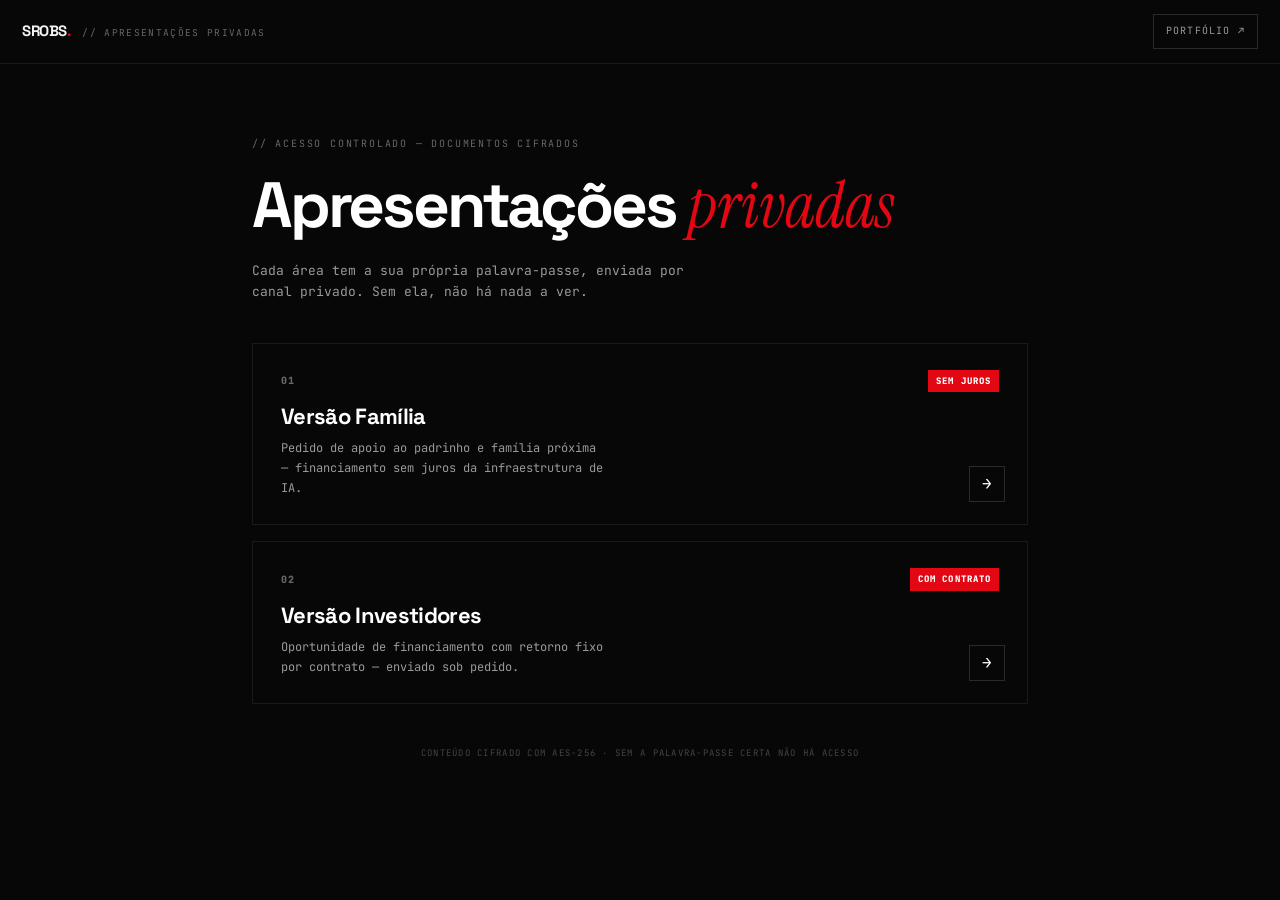
==== apresentacoes/index.html @ 027a655f "chore: apresentacoes privadas (AES-256) dentro do portfolio + README minimo de seguranca" ====
<!DOCTYPE html>
<html lang="pt">
<head>
<meta charset="UTF-8">
<meta name="viewport" content="width=device-width, initial-scale=1.0">
<title>SrRobs — Apresentações privadas</title>
<meta name="robots" content="noindex, nofollow">
<meta name="theme-color" content="#070707">
<link href="https://fonts.googleapis.com/css2?family=JetBrains+Mono:wght@400;700;800&family=Space+Grotesk:wght@700;800&family=Instrument+Serif:ital@0;1&display=swap" rel="stylesheet">
<style>

:root{--black:#070707;--black2:#111;--white:#F4F4F2;--muted:#9A9A9A;--red:#E30613;--red2:#FF1A1A;--line:#1A1A1A;--line2:#2A2A2A;--ease:cubic-bezier(.16,1,.3,1)}
*{margin:0;padding:0;box-sizing:border-box}
body{background:var(--black);color:var(--white);font-family:'JetBrains Mono',monospace;line-height:1.65;-webkit-font-smoothing:antialiased}
h1,h2,h3{font-family:'Space Grotesk',sans-serif;font-weight:800;letter-spacing:-.04em;color:#fff;line-height:1.12}
h1 em{font-family:'Instrument Serif',serif;font-weight:400;font-style:italic;color:var(--red);letter-spacing:0}
a{color:inherit;text-decoration:none}
::selection{background:var(--red);color:#fff}
.topo{display:flex;justify-content:space-between;align-items:center;gap:1rem;padding:14px 22px;border-bottom:1px solid var(--line)}
.marca{display:flex;align-items:baseline;gap:12px;flex-wrap:wrap}
.marca b{font-family:'Space Grotesk',sans-serif;font-weight:800;font-size:15px;letter-spacing:-.03em}
.marca .dot{color:var(--red)}
.marca .meta{font-size:9.5px;letter-spacing:.14em;color:#666;text-transform:uppercase}
.topo a{font-size:10px;letter-spacing:.12em;color:var(--muted);border:1px solid var(--line2);padding:8px 12px;transition:.22s var(--ease)}
.topo a:hover{background:var(--red);border-color:var(--red);color:#fff}
.wrap{max-width:820px;margin:0 auto;padding:72px 22px 80px}
.sub{font-size:10px;letter-spacing:.18em;color:#666;text-transform:uppercase;margin-bottom:18px}
h1{font-size:clamp(38px,7vw,64px);letter-spacing:-.05em;margin-bottom:18px}
.lead{font-size:13px;color:var(--muted);max-width:56ch;margin-bottom:40px}
.card{display:block;background:var(--black);border:1px solid var(--line);padding:26px 28px;margin-bottom:16px;position:relative;overflow:hidden;transition:transform .4s var(--ease),border-color .3s}
.card:hover{transform:translateY(-3px);border-color:var(--line2)}
.card::before{content:"";position:absolute;top:0;left:0;right:0;height:2px;background:var(--red);transform:scaleX(0);transform-origin:left;transition:transform .5s var(--ease)}
.card:hover::before{transform:scaleX(1)}
.card-top{display:flex;align-items:center;gap:10px;font-size:10px;letter-spacing:.12em;margin-bottom:12px}
.card-num{font-weight:800;color:#666}
.card-badge{margin-left:auto;background:var(--red);color:#fff;padding:4px 8px;font-size:9px;letter-spacing:.12em;font-weight:800}
.card h3{font-size:22px;letter-spacing:-.03em;margin-bottom:10px}
.card p{font-size:12px;color:var(--muted);max-width:52ch;padding-right:40px}
.card-arrow{position:absolute;right:22px;bottom:22px;width:36px;height:36px;border:1px solid var(--line2);display:flex;align-items:center;justify-content:center;color:#fff;transition:.3s var(--ease)}
.card:hover .card-arrow{background:var(--red);border-color:var(--red);transform:rotate(-45deg)}
.nota{margin-top:42px;font-size:9px;letter-spacing:.14em;color:#444;text-align:center}
@media(max-width:640px){.wrap{padding:48px 16px 56px}h1{font-size:34px}}

</style>
</head>
<body>
<header class="topo">
  <div class="marca"><b>SROBS<span class="dot">.</span></b><span class="meta">// apresentações privadas</span></div>
  <a href="https://robertomf170.github.io/srrobs-portfolio/">PORTFÓLIO ↗</a>
</header>

<main class="wrap">
  <p class="sub">// acesso controlado — documentos cifrados</p>
  <h1>Apresentações <em>privadas</em></h1>
  <p class="lead">Cada área tem a sua própria palavra-passe, enviada por canal privado. Sem ela, não há nada a ver.</p>

  <a class="card" href="familia.html">
    <div class="card-top"><span class="card-num">01</span><span class="card-badge">SEM JUROS</span></div>
    <h3>Versão Família</h3>
    <p>Pedido de apoio ao padrinho e família próxima — financiamento sem juros da infraestrutura de IA.</p>
    <span class="card-arrow">→</span>
  </a>

  <a class="card" href="investidores.html">
    <div class="card-top"><span class="card-num">02</span><span class="card-badge">COM CONTRATO</span></div>
    <h3>Versão Investidores</h3>
    <p>Oportunidade de financiamento com retorno fixo por contrato — enviado sob pedido.</p>
    <span class="card-arrow">→</span>
  </a>

  <p class="nota">CONTEÚDO CIFRADO COM AES-256 · SEM A PALAVRA-PASSE CERTA NÃO HÁ ACESSO</p>
</main>
</body>
</html>
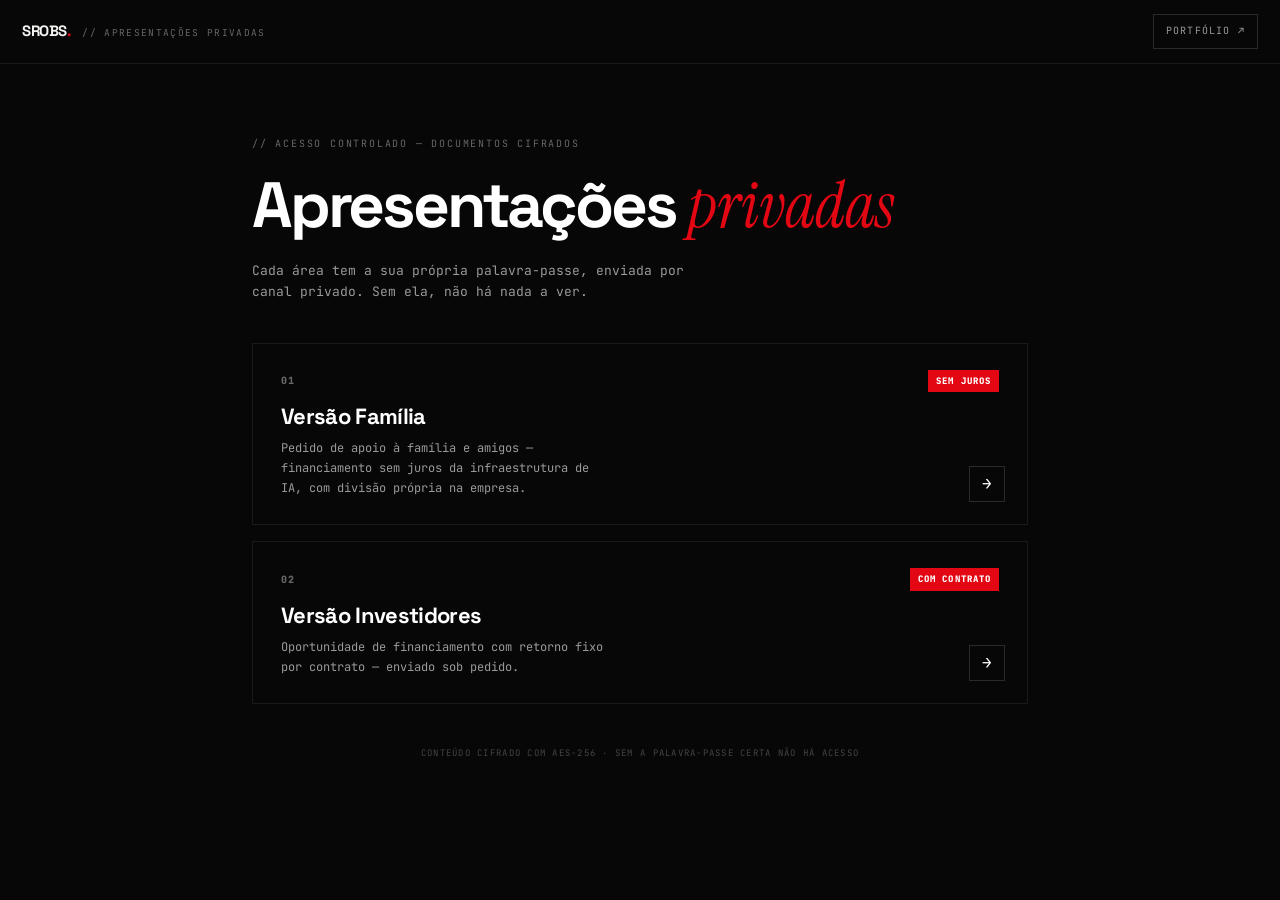
==== commit 28539b43: "feat: apresentacoes — familia e amigos (sem juros, 5 agentes) + divisao propria na empresa (investid" ====
--- a/apresentacoes/index.html
+++ b/apresentacoes/index.html
@@ -57,7 +57,7 @@
   <a class="card" href="familia.html">
     <div class="card-top"><span class="card-num">01</span><span class="card-badge">SEM JUROS</span></div>
     <h3>Versão Família</h3>
-    <p>Pedido de apoio ao padrinho e família próxima — financiamento sem juros da infraestrutura de IA.</p>
+    <p>Pedido de apoio à família e amigos — financiamento sem juros da infraestrutura de IA, com divisão própria na empresa.</p>
     <span class="card-arrow">→</span>
   </a>
 
